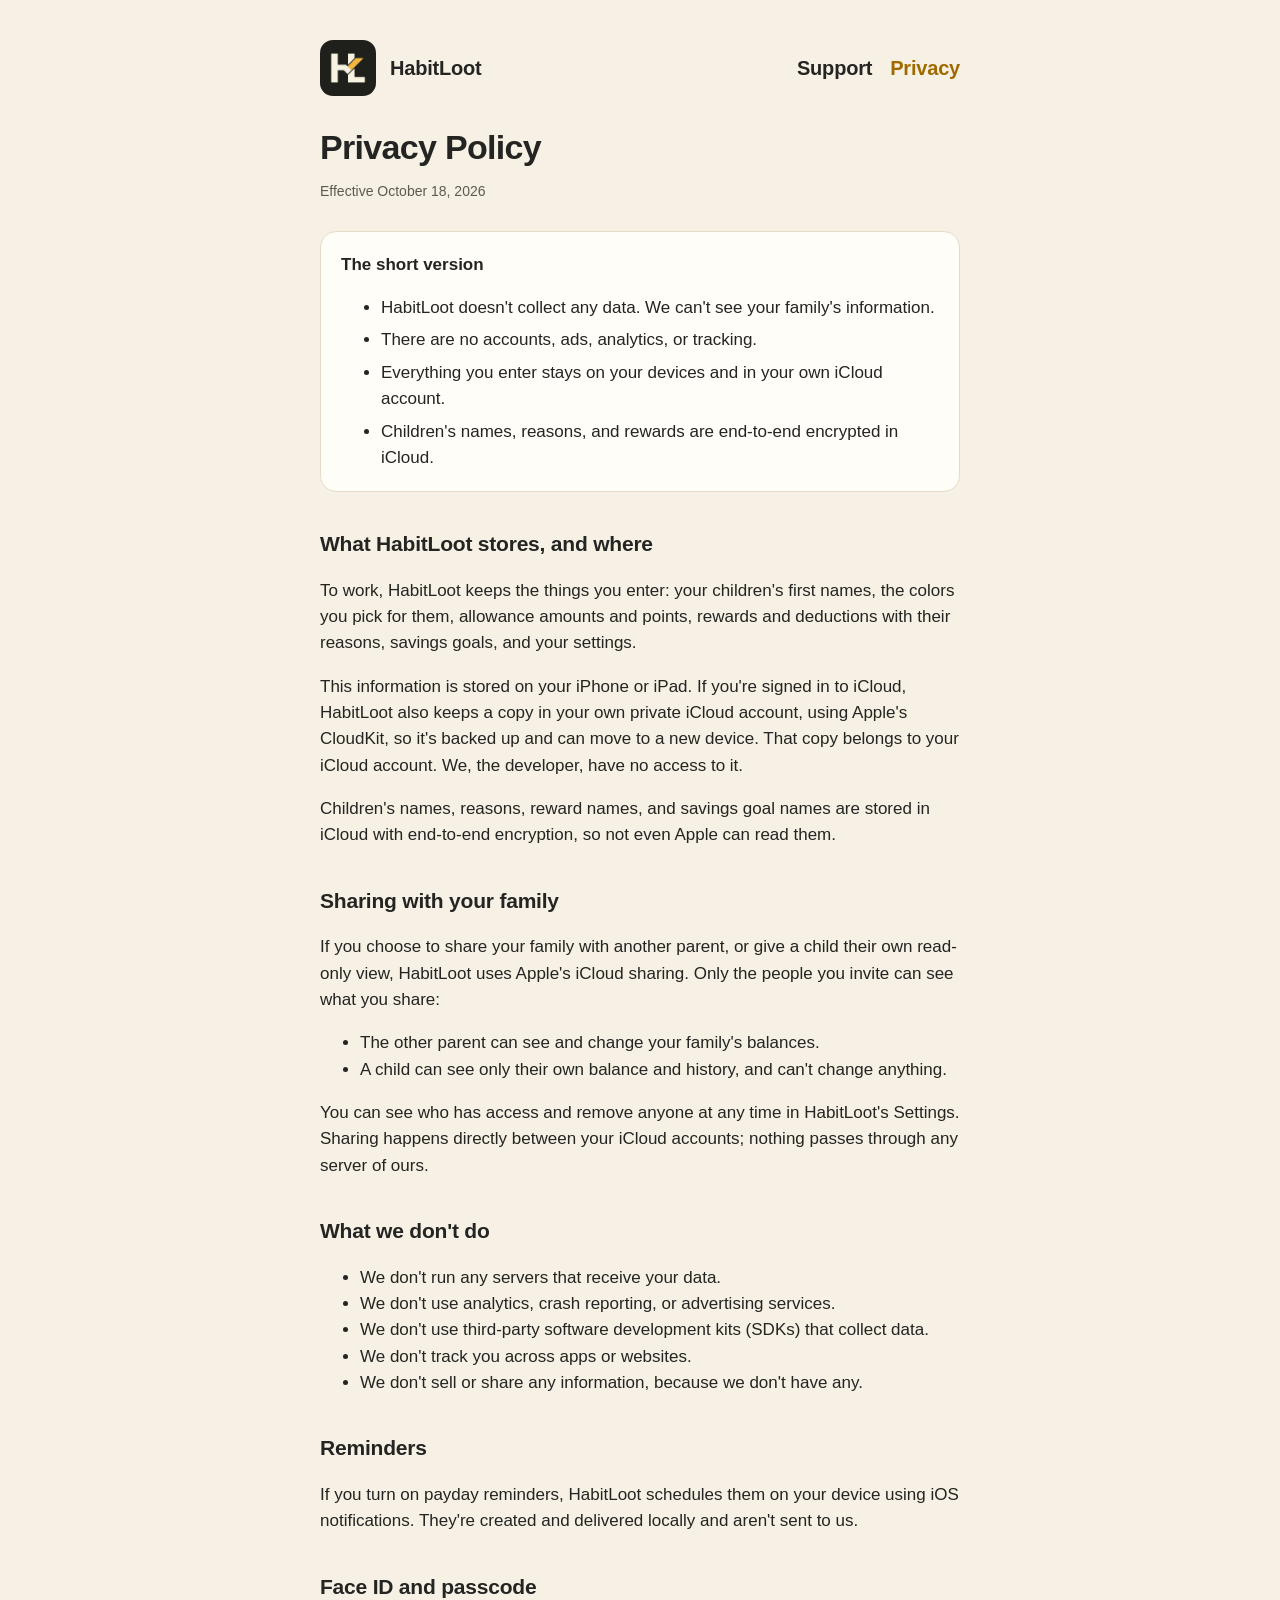
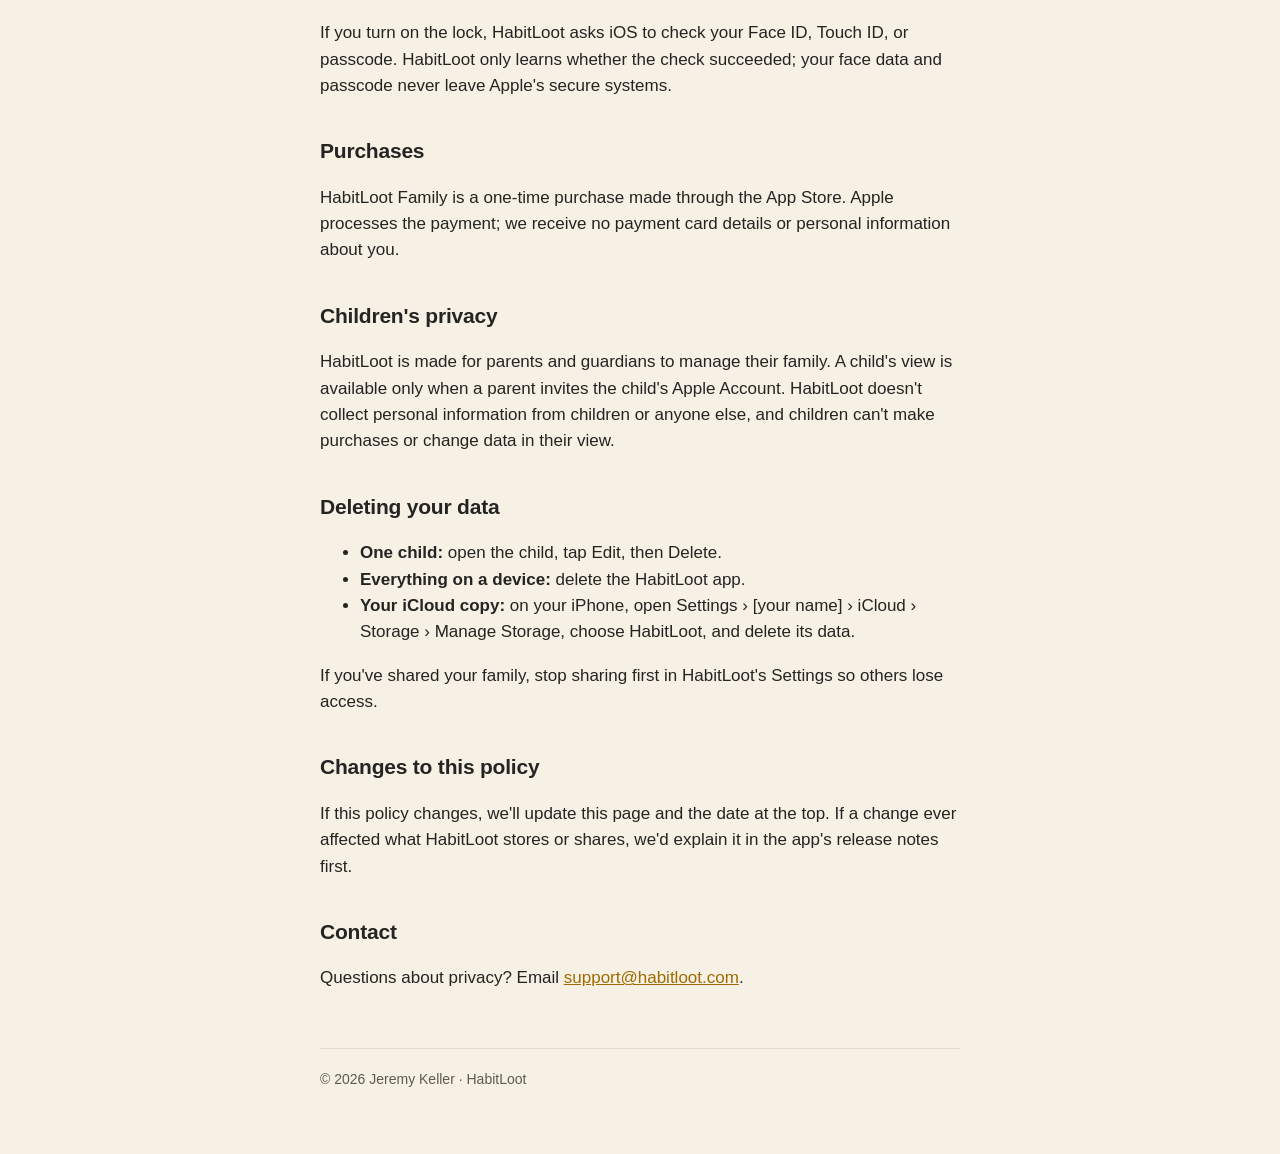
==== privacy.html @ 3be0429f "HabitLoot support site" ====
<!doctype html>
<html lang="en">
<head>
  <meta charset="utf-8">
  <meta name="viewport" content="width=device-width, initial-scale=1">
  <title>HabitLoot Privacy Policy</title>
  <meta name="description" content="HabitLoot collects no data. Your family's information stays on your devices and in your own iCloud.">
  <link rel="icon" href="icon.png">
  <link rel="stylesheet" href="style.css">
</head>
<body>
<main>
  <header class="brand">
    <img src="icon.png" alt="">
    <a href="index.html">HabitLoot</a>
    <nav>
      <a href="support.html">Support</a>
      <a href="privacy.html" aria-current="page">Privacy</a>
    </nav>
  </header>

  <h1>Privacy Policy</h1>
  <p class="updated">Effective October 18, 2026</p>

  <div class="card summary">
    <p><strong>The short version</strong></p>
    <ul>
      <li>HabitLoot doesn't collect any data. We can't see your family's information.</li>
      <li>There are no accounts, ads, analytics, or tracking.</li>
      <li>Everything you enter stays on your devices and in your own iCloud account.</li>
      <li>Children's names, reasons, and rewards are end-to-end encrypted in iCloud.</li>
    </ul>
  </div>

  <h2>What HabitLoot stores, and where</h2>
  <p>To work, HabitLoot keeps the things you enter: your children's first names, the colors you pick for them, allowance amounts and points, rewards and deductions with their reasons, savings goals, and your settings.</p>
  <p>This information is stored on your iPhone or iPad. If you're signed in to iCloud, HabitLoot also keeps a copy in your own private iCloud account, using Apple's CloudKit, so it's backed up and can move to a new device. That copy belongs to your iCloud account. We, the developer, have no access to it.</p>
  <p>Children's names, reasons, reward names, and savings goal names are stored in iCloud with end-to-end encryption, so not even Apple can read them.</p>

  <h2>Sharing with your family</h2>
  <p>If you choose to share your family with another parent, or give a child their own read-only view, HabitLoot uses Apple's iCloud sharing. Only the people you invite can see what you share:</p>
  <ul>
    <li>The other parent can see and change your family's balances.</li>
    <li>A child can see only their own balance and history, and can't change anything.</li>
  </ul>
  <p>You can see who has access and remove anyone at any time in HabitLoot's Settings. Sharing happens directly between your iCloud accounts; nothing passes through any server of ours.</p>

  <h2>What we don't do</h2>
  <ul>
    <li>We don't run any servers that receive your data.</li>
    <li>We don't use analytics, crash reporting, or advertising services.</li>
    <li>We don't use third-party software development kits (SDKs) that collect data.</li>
    <li>We don't track you across apps or websites.</li>
    <li>We don't sell or share any information, because we don't have any.</li>
  </ul>

  <h2>Reminders</h2>
  <p>If you turn on payday reminders, HabitLoot schedules them on your device using iOS notifications. They're created and delivered locally and aren't sent to us.</p>

  <h2>Face ID and passcode</h2>
  <p>If you turn on the lock, HabitLoot asks iOS to check your Face ID, Touch ID, or passcode. HabitLoot only learns whether the check succeeded; your face data and passcode never leave Apple's secure systems.</p>

  <h2>Purchases</h2>
  <p>HabitLoot Family is a one-time purchase made through the App Store. Apple processes the payment; we receive no payment card details or personal information about you.</p>

  <h2>Children's privacy</h2>
  <p>HabitLoot is made for parents and guardians to manage their family. A child's view is available only when a parent invites the child's Apple Account. HabitLoot doesn't collect personal information from children or anyone else, and children can't make purchases or change data in their view.</p>

  <h2>Deleting your data</h2>
  <ul>
    <li><strong>One child:</strong> open the child, tap Edit, then Delete.</li>
    <li><strong>Everything on a device:</strong> delete the HabitLoot app.</li>
    <li><strong>Your iCloud copy:</strong> on your iPhone, open Settings › [your name] › iCloud › Storage › Manage Storage, choose HabitLoot, and delete its data.</li>
  </ul>
  <p>If you've shared your family, stop sharing first in HabitLoot's Settings so others lose access.</p>

  <h2>Changes to this policy</h2>
  <p>If this policy changes, we'll update this page and the date at the top. If a change ever affected what HabitLoot stores or shares, we'd explain it in the app's release notes first.</p>

  <h2>Contact</h2>
  <p>Questions about privacy? Email <a href="mailto:support@habitloot.com">support@habitloot.com</a>.</p>

  <footer>© 2026 Jeremy Keller · HabitLoot</footer>
</main>
</body>
</html>
---- style.css ----
:root {
  --bg: #F6F1E4;
  --surface: #FFFDF7;
  --ink: #242422;
  --ink-2: #5E5A50;
  --gold: #A06A00;
  --rule: #E4DCC8;
  color-scheme: light dark;
}

@media (prefers-color-scheme: dark) {
  :root {
    --bg: #1B1B1A;
    --surface: #242422;
    --ink: #F8F2E0;
    --ink-2: #B7B0A0;
    --gold: #F2B544;
    --rule: #3A3935;
  }
}

* { box-sizing: border-box; }

html { -webkit-text-size-adjust: 100%; }

body {
  margin: 0;
  background: var(--bg);
  color: var(--ink);
  font: 17px/1.55 -apple-system, BlinkMacSystemFont, "SF Pro Text", "Helvetica Neue", Arial, sans-serif;
}

main {
  max-width: 680px;
  margin: 0 auto;
  padding: 40px 20px 64px;
}

header.brand {
  display: flex;
  align-items: center;
  gap: 14px;
  margin-bottom: 32px;
}

header.brand img {
  width: 56px;
  height: 56px;
  border-radius: 13px;
}

header.brand a {
  color: inherit;
  text-decoration: none;
  font-weight: 700;
  font-size: 20px;
  letter-spacing: -0.01em;
}

nav {
  margin-left: auto;
  display: flex;
  gap: 18px;
  font-size: 15px;
}

nav a { color: var(--ink-2); text-decoration: none; }
nav a[aria-current="page"], nav a:hover { color: var(--gold); }

h1 {
  font-size: 34px;
  line-height: 1.15;
  letter-spacing: -0.02em;
  margin: 0 0 8px;
}

h2 {
  font-size: 21px;
  letter-spacing: -0.01em;
  margin: 36px 0 8px;
}

h3 { font-size: 17px; margin: 24px 0 4px; }

p, li { color: var(--ink); }

.lede { font-size: 19px; color: var(--ink-2); margin-top: 0; }

.updated { color: var(--ink-2); font-size: 14px; margin-bottom: 28px; }

a { color: var(--gold); }

.card {
  background: var(--surface);
  border: 1px solid var(--rule);
  border-radius: 16px;
  padding: 4px 20px;
  margin: 16px 0;
}

.card > :first-child { margin-top: 16px; }
.card > :last-child { margin-bottom: 16px; }

.summary li { margin: 6px 0; }

details {
  border-top: 1px solid var(--rule);
  padding: 14px 0;
}

details:first-of-type { border-top: 0; }

summary {
  cursor: pointer;
  font-weight: 600;
  list-style: none;
}

summary::-webkit-details-marker { display: none; }

summary::after {
  content: "+";
  float: right;
  color: var(--gold);
  font-weight: 400;
}

details[open] summary::after { content: "–"; }

details p { margin: 8px 0 0; color: var(--ink-2); }

.contact {
  font-size: 19px;
  font-weight: 600;
}

footer {
  margin-top: 56px;
  color: var(--ink-2);
  font-size: 14px;
  border-top: 1px solid var(--rule);
  padding-top: 20px;
}

@media (max-width: 480px) {
  h1 { font-size: 28px; }
  nav { gap: 12px; }
}
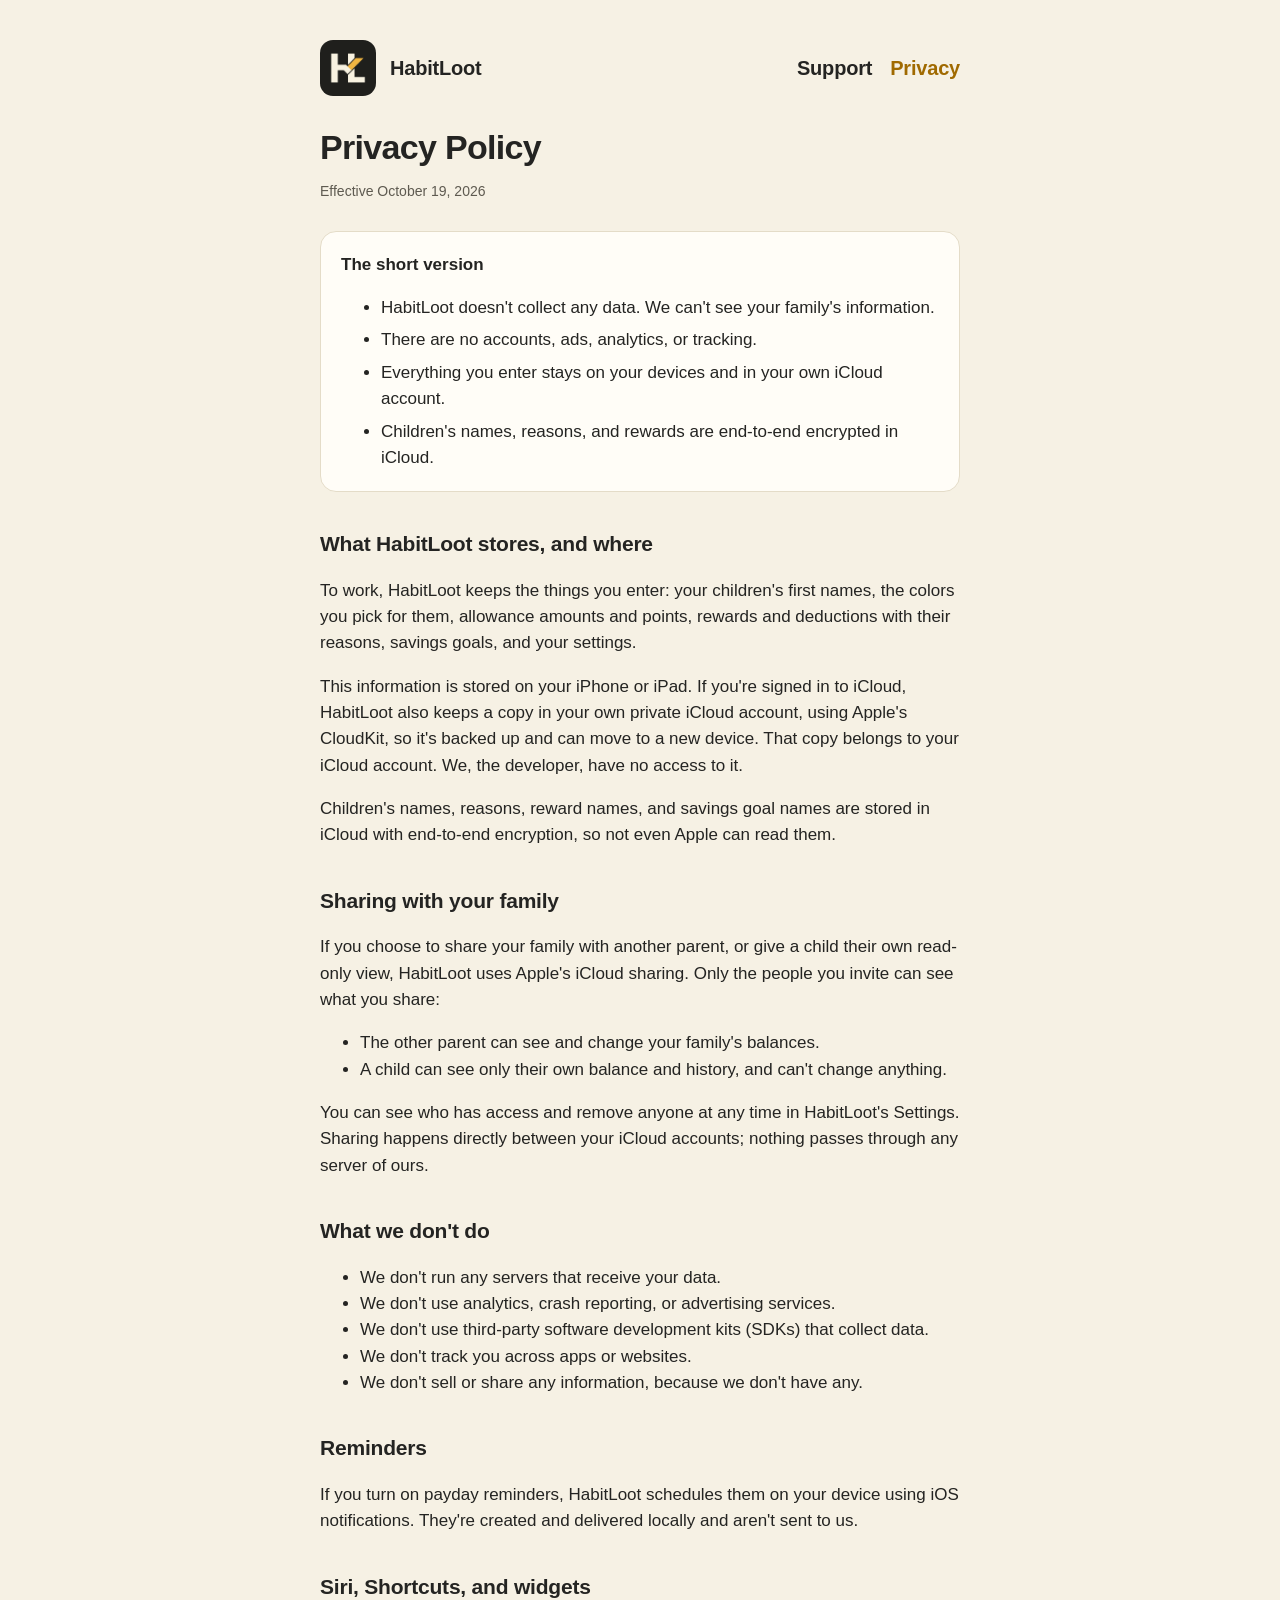
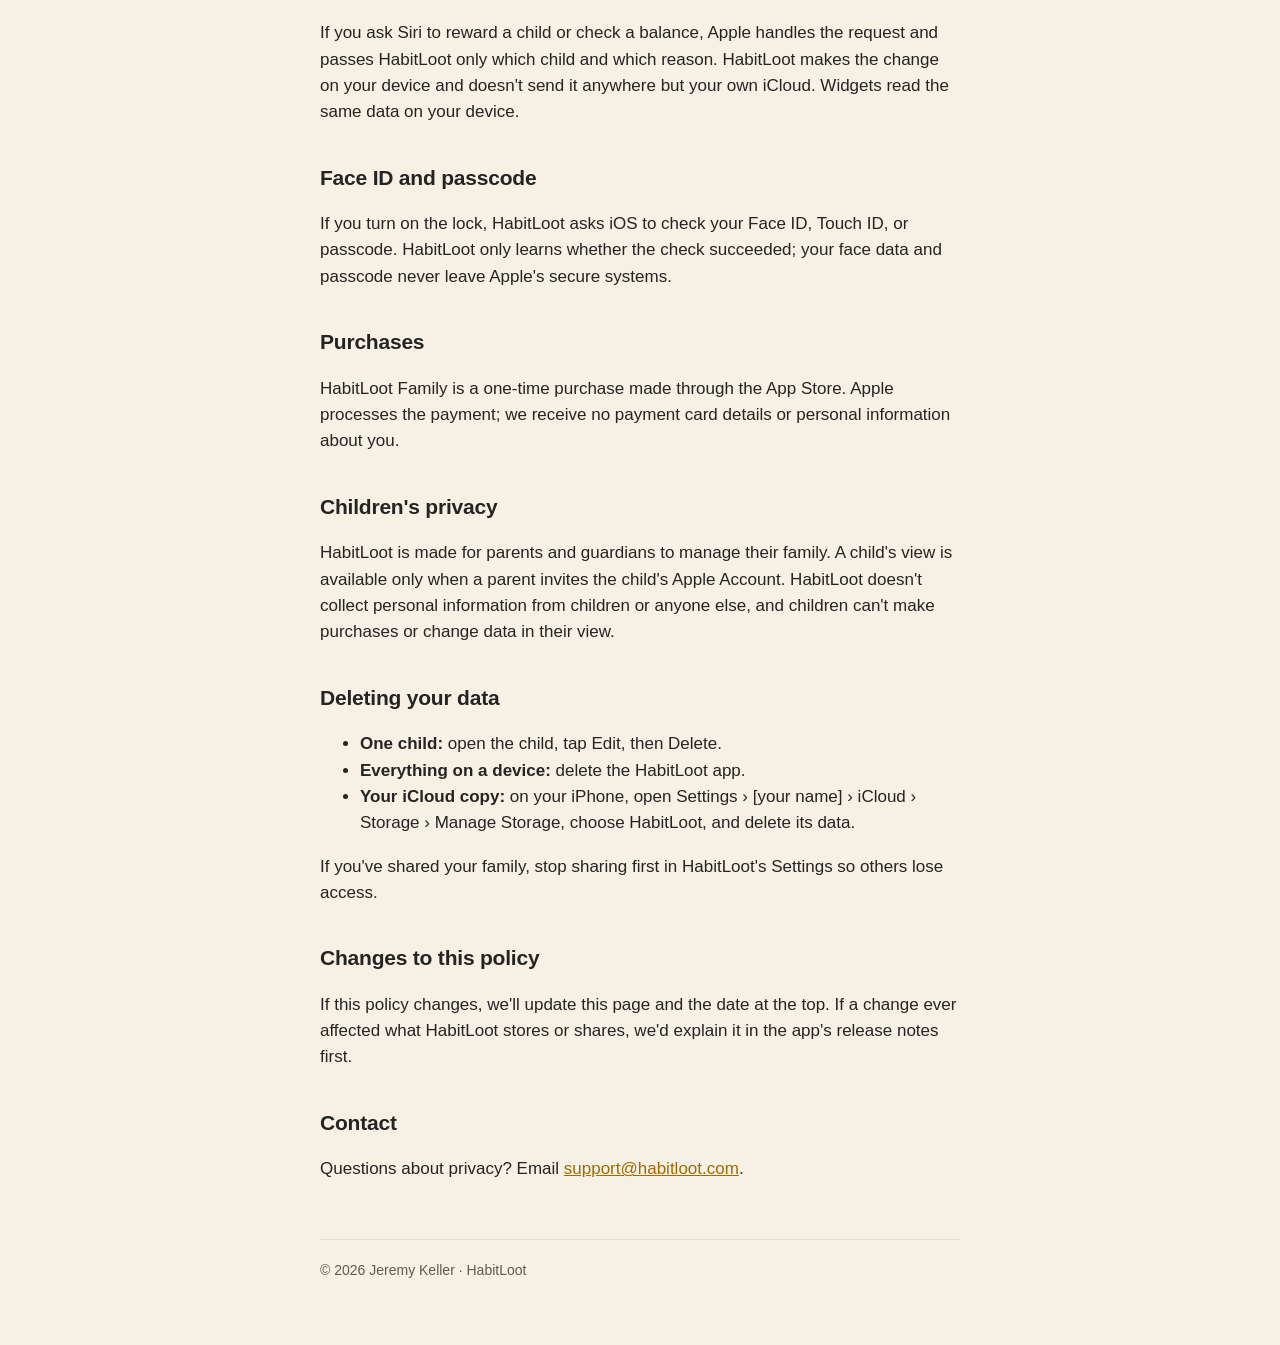
==== commit 13f604a8: "Update site" ====
--- a/privacy.html
+++ b/privacy.html
@@ -20,7 +20,7 @@
   </header>
 
   <h1>Privacy Policy</h1>
-  <p class="updated">Effective October 18, 2026</p>
+  <p class="updated">Effective October 19, 2026</p>
 
   <div class="card summary">
     <p><strong>The short version</strong></p>
@@ -57,6 +57,9 @@
   <h2>Reminders</h2>
   <p>If you turn on payday reminders, HabitLoot schedules them on your device using iOS notifications. They're created and delivered locally and aren't sent to us.</p>
 
+  <h2>Siri, Shortcuts, and widgets</h2>
+  <p>If you ask Siri to reward a child or check a balance, Apple handles the request and passes HabitLoot only which child and which reason. HabitLoot makes the change on your device and doesn't send it anywhere but your own iCloud. Widgets read the same data on your device.</p>
+
   <h2>Face ID and passcode</h2>
   <p>If you turn on the lock, HabitLoot asks iOS to check your Face ID, Touch ID, or passcode. HabitLoot only learns whether the check succeeded; your face data and passcode never leave Apple's secure systems.</p>
 
